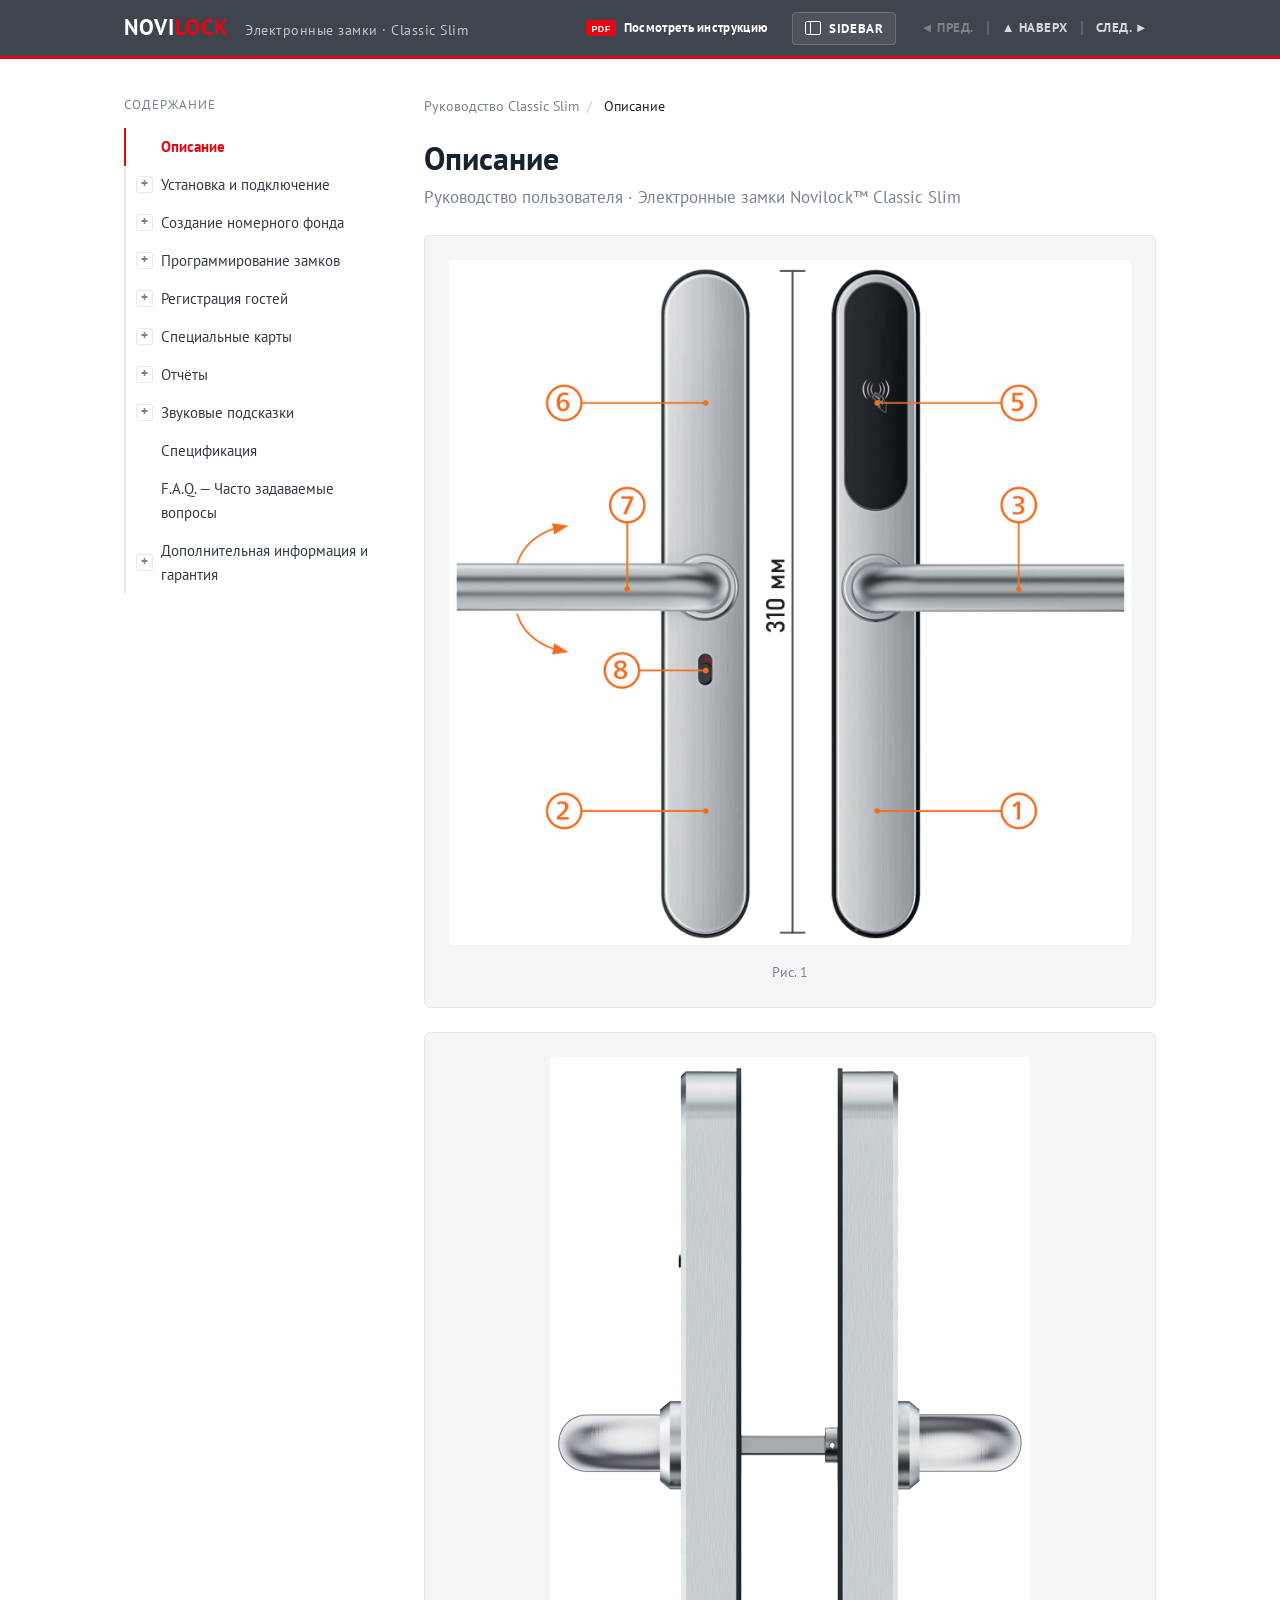
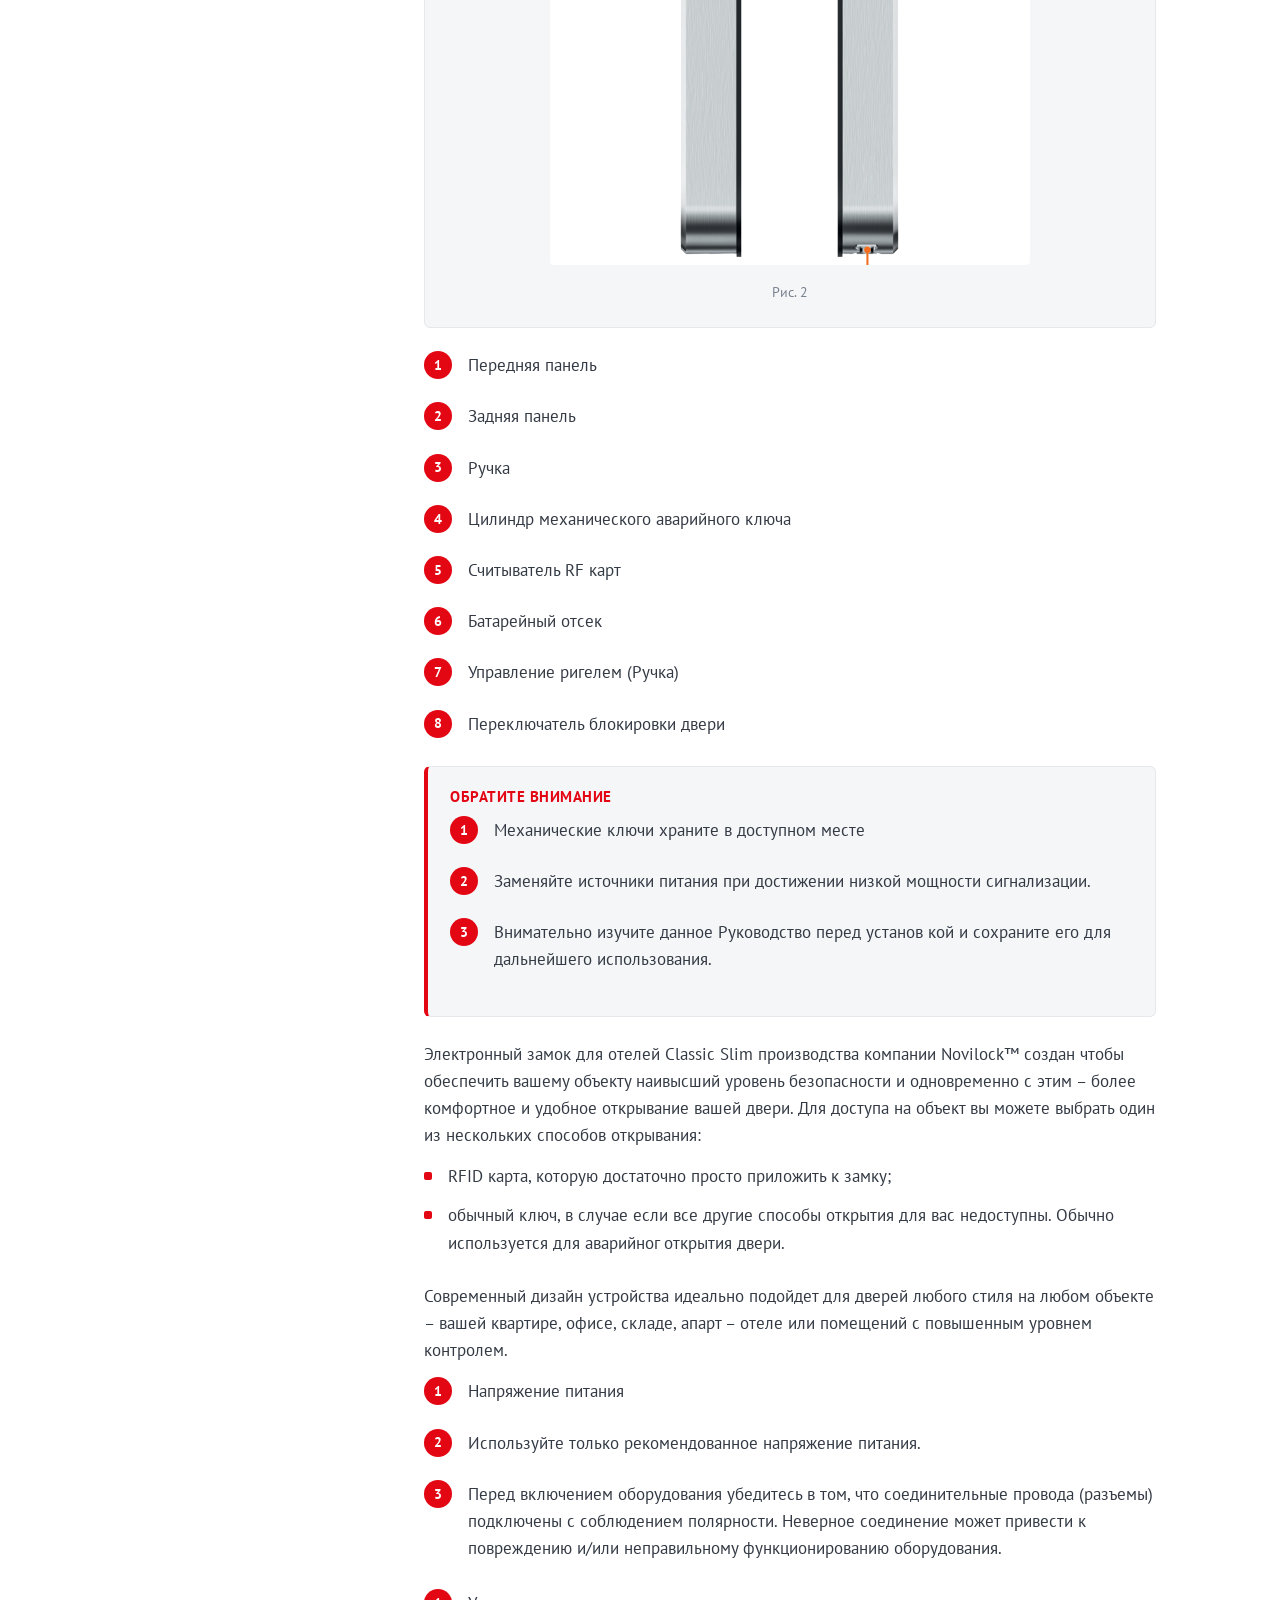
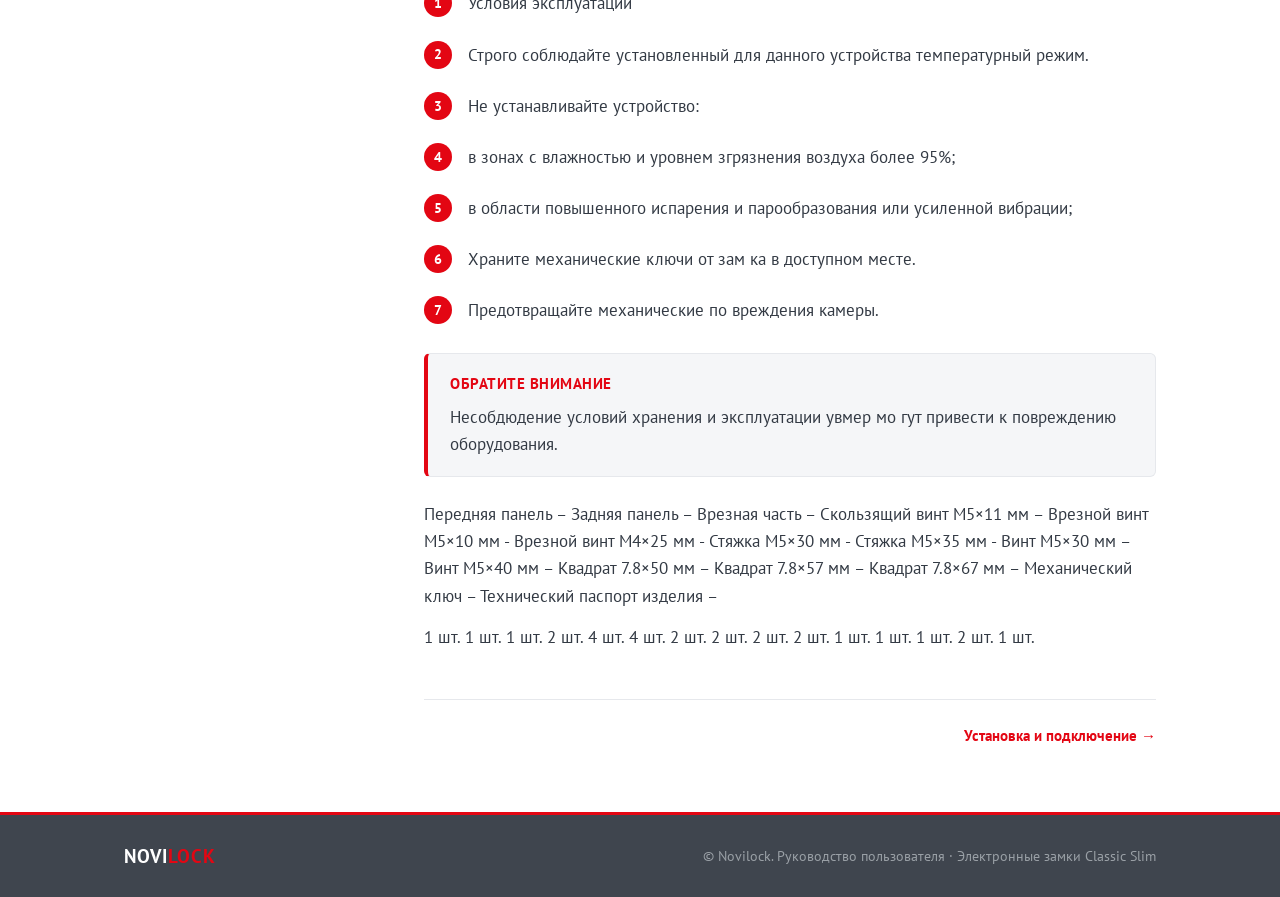
==== index.html @ efd495bd "Novilock Classic Slim manual as static HTML site HTML pages generated from the Classic Slim electron" ====
<!DOCTYPE html>
<html lang="ru">
<head>
<meta charset="UTF-8">
<meta name="viewport" content="width=device-width, initial-scale=1.0">
<title>Описание — Электронные замки Classic Slim | Novilock</title>
<link rel="preconnect" href="https://fonts.googleapis.com">
<link rel="preconnect" href="https://fonts.gstatic.com" crossorigin>
<link href="https://fonts.googleapis.com/css2?family=PT+Sans:ital,wght@0,400;0,700;1,400&display=swap" rel="stylesheet">
<link rel="stylesheet" href="styles.css">
</head>
<body>
<script>function toggleSidebar(){document.body.classList.toggle("sidebar-collapsed");try{localStorage.setItem("naviCollapsed",document.body.classList.contains("sidebar-collapsed")?"1":"0")}catch(e){}}try{if(localStorage.getItem("naviCollapsed")==="1")document.body.classList.add("sidebar-collapsed")}catch(e){}</script>
<div class="toc-backdrop" onclick="toggleSidebar()" aria-hidden="true"></div>
<header class="site-header">
  <div class="container header-inner">
    <div class="header-left">
      <a href="index.html" class="logo"><span class="logo__mark">NOVI</span><span class="logo__mark logo__mark--accent">LOCK</span></a>
      <span class="header-model">Электронные замки · Classic Slim</span>
    </div>
    <div class="header-tools">
      <a class="htool--pdf" href="Manual_CLASSIC_SLIM.pdf" target="_blank" rel="noopener" title="Посмотреть инструкцию (PDF)">
        <svg class="pdf-badge" width="30" height="16" viewBox="0 0 30 16" aria-hidden="true"><rect width="30" height="16" rx="3" fill="#e30613"/><text x="15" y="12" font-size="9" font-weight="700" fill="#fff" text-anchor="middle" font-family="Arial, sans-serif">PDF</text></svg><span class="htool-label">Посмотреть инструкцию</span>
      </a>
      <button class="htool--sidebar" type="button" onclick="toggleSidebar()" aria-label="Показать или скрыть меню">
        <svg class="htool__ico" width="16" height="14" viewBox="0 0 16 14" aria-hidden="true"><rect x="0.5" y="0.5" width="15" height="13" rx="1.5" fill="none" stroke="currentColor"/><line x1="5.5" y1="0.5" x2="5.5" y2="13.5" stroke="currentColor"/></svg><span class="htool-label">SIDEBAR</span>
      </button>
      <nav class="header-nav" aria-label="Навигация по разделам">
        <span class="hnav disabled"><span class="hnav-arrow">◄</span> <span class="hnav-label">ПРЕД.</span></span>
        <span class="sep">|</span>
        <a class="hnav" href="#" onclick="window.scrollTo({top:0,behavior:'smooth'});return false;"><span class="hnav-arrow">▲</span> <span class="hnav-label">НАВЕРХ</span></a>
        <span class="sep">|</span>
        <a class="hnav" href="ustanovka.html"><span class="hnav-label">СЛЕД.</span> <span class="hnav-arrow">►</span></a>
      </nav>
    </div>
  </div>
</header>
<div class="container">
  <div class="layout">
    <aside class="toc">
  <p class="toc__title">Содержание</p>
  <nav class="toc-tree">
    <div class="toc-item--leaf"><a class="toc-page active" href="index.html">Описание</a></div>
    <details class="toc-node">
      <summary><a class="toc-page" href="ustanovka.html">Установка и подключение</a></summary>
      <ul class="toc-sub">
        <li><a href="ustanovka.html#sec-1">Общие рекомендации по установке</a></li>
        <li><a href="ustanovka.html#sec-2">Установка</a></li>
      </ul>
    </details>
    <details class="toc-node">
      <summary><a class="toc-page" href="nomernoy-fond.html">Создание номерного фонда</a></summary>
      <ul class="toc-sub">
        <li><a href="nomernoy-fond.html#sec-1">Создание номерного фонда</a></li>
      </ul>
    </details>
    <details class="toc-node">
      <summary><a class="toc-page" href="programmirovanie.html">Программирование замков</a></summary>
      <ul class="toc-sub">
        <li><a href="programmirovanie.html#sec-1">Программирование замков</a></li>
      </ul>
    </details>
    <details class="toc-node">
      <summary><a class="toc-page" href="registraciya-gostey.html">Регистрация гостей</a></summary>
      <ul class="toc-sub">
        <li><a href="registraciya-gostey.html#sec-1">Регистрация гостей</a></li>
      </ul>
    </details>
    <details class="toc-node">
      <summary><a class="toc-page" href="specialnye-karty.html">Специальные карты</a></summary>
      <ul class="toc-sub">
        <li><a href="specialnye-karty.html#sec-1">Специальные карты</a></li>
      </ul>
    </details>
    <details class="toc-node">
      <summary><a class="toc-page" href="otchety.html">Отчёты</a></summary>
      <ul class="toc-sub">
        <li><a href="otchety.html#sec-1">Отчеты</a></li>
      </ul>
    </details>
    <details class="toc-node">
      <summary><a class="toc-page" href="zvukovye-podskazki.html">Звуковые подсказки</a></summary>
      <ul class="toc-sub">
        <li><a href="zvukovye-podskazki.html#sec-1">Звуковые подсказки</a></li>
      </ul>
    </details>
    <div class="toc-item--leaf"><a class="toc-page" href="specs.html">Спецификация</a></div>
    <div class="toc-item--leaf"><a class="toc-page" href="faq.html">F.A.Q. — Часто задаваемые вопросы</a></div>
    <details class="toc-node">
      <summary><a class="toc-page" href="info.html">Дополнительная информация и гарантия</a></summary>
      <ul class="toc-sub">
        <li><a href="info.html#sec-1">Условия гарантийного обслуживания</a></li>
      </ul>
    </details>
  </nav>
</aside>
    <article class="article">
      <nav class="breadcrumbs" aria-label="Хлебные крошки">
        <a href="index.html">Руководство Classic Slim</a><span class="breadcrumbs__sep">/</span>
        <span class="breadcrumbs__current">Описание</span>
      </nav>
      <h1 class="doc-title">Описание</h1>
      <p class="doc-subtitle">Руководство пользователя · Электронные замки Novilock™ Classic Slim</p>
      <figure class='figure'><img src='images/fig_005_1.png' alt='Рис. 1' loading='lazy'><figcaption>Рис. 1</figcaption></figure>
      <figure class='figure'><img src='images/fig_005_2.png' alt='Рис. 2' loading='lazy'><figcaption>Рис. 2</figcaption></figure>
      <ol class="num-list"><li>Передняя панель</li><li>Задняя панель</li><li>Ручка</li><li>Цилиндр механического аварийного ключа</li><li>Считыватель RF карт</li><li>Батарейный отсек</li><li>Управление ригелем (Ручка)</li><li>Переключатель блокировки двери</li></ol>
      <div class="callout"><h4>Обратите внимание</h4><ol class="num-list"><li>Механические ключи храните в доступном месте</li><li>Заменяйте источники питания при достижении низкой мощности сигнализации.</li><li>Внимательно изучите данное Руководство перед установ кой и сохраните его для дальнейшего использования.</li></ol></div>
      <p>Электронный замок для отелей Classic Slim производства компании Novilock™ создан чтобы обеспечить вашему объекту наивысший уровень безопасности и одновременно с этим – более комфортное и удобное открывание вашей двери. Для доступа на объект вы можете выбрать один из нескольких способов открывания:</p>
      <ul class="feature-list"><li>RFID карта, которую достаточно просто приложить к замку;</li><li>обычный ключ, в случае если все другие способы открытия для вас недоступны. Обычно используется для аварийног открытия двери.</li></ul>
      <p>Современный дизайн устройства идеально подойдет для дверей любого стиля на любом объекте – вашей квартире, офисе, складе, апарт – отеле или помещений с повышенным уровнем контролем.</p>
      <ol class="num-list"><li>Напряжение питания</li><li>Используйте только рекомендованное напряжение питания.</li><li>Перед включением оборудования убедитесь в том, что соединительные провода (разъемы) подключены с соблюдением полярности. Неверное соединение может привести к повреждению и/или неправильному функционированию оборудования.</li></ol>
      <ol class="num-list"><li>Условия эксплуатации</li><li>Строго соблюдайте установленный для данного устройства температурный режим.</li><li>Не устанавливайте устройство:</li><li>в зонах с влажностью и уровнем згрязнения воздуха более 95%;</li><li>в области повышенного испарения и парообразования или усиленной вибрации;</li><li>Храните механические ключи от зам ка в доступном месте.</li><li>Предотвращайте механические по вреждения камеры.</li></ol>
      <div class="callout"><h4>Обратите внимание</h4><p style='margin:0'>Несобдюдение условий хранения и эксплуатации увмер мо гут привести к повреждению оборудования.</p></div>
      <p>Передняя панель – Задняя панель – Врезная часть – Скользящий винт М5×11 мм – Врезной винт М5×10 мм - Врезной винт М4×25 мм - Стяжка М5×30 мм - Стяжка М5×35 мм - Винт М5×30 мм – Винт М5×40 мм – Квадрат 7.8×50 мм – Квадрат 7.8×57 мм – Квадрат 7.8×67 мм – Механический ключ – Технический паспорт изделия –</p>
      <p>1 шт. 1 шт. 1 шт. 2 шт. 4 шт. 4 шт. 2 шт. 2 шт. 2 шт. 2 шт. 1 шт. 1 шт. 1 шт. 2 шт. 1 шт.</p>
      <div class="pager"><span></span><a class="pager__next" href="ustanovka.html">Установка и подключение →</a></div>
    </article>
  </div>
</div>
<footer class="site-footer">
  <div class="container footer-inner">
    <span class="logo logo--footer"><span class="logo__mark">NOVI</span><span class="logo__mark logo__mark--accent">LOCK</span></span>
    <p class="footer-note">© Novilock. Руководство пользователя · Электронные замки Classic Slim</p>
  </div>
</footer>
</body>
</html>
---- styles.css ----
:root {
  --novi-red: #e30613;
  --novi-red-dark: #b30410;
  --ink: #1a2230;
  --text: #333a44;
  --muted: #7a8290;
  --line: #e6e8ec;
  --bg: #ffffff;
  --bg-soft: #f5f6f8;
  --header-bg: #3f454e;
  --header-line: rgba(255,255,255,.16);
  --ghost: #eef0f4;
  --radius: 6px;
  --maxw: 1080px;
  --header-h: 56px;
}

* { box-sizing: border-box; }
html { -webkit-text-size-adjust: 100%; scroll-behavior: smooth; }

body {
  margin: 0;
  font-family: 'PT Sans', 'Segoe UI', Arial, sans-serif;
  font-size: 17px;
  line-height: 1.6;
  color: var(--text);
  background: var(--bg);
}

.container { max-width: var(--maxw); margin: 0 auto; padding: 0 24px; }

/* ---------- Header ---------- */
.site-header { background: var(--header-bg); border-bottom: 3px solid var(--novi-red); position: sticky; top: 0; z-index: 40; }
.header-inner { display: flex; align-items: center; justify-content: space-between; min-height: var(--header-h); gap: 20px; }
.header-left { display: flex; align-items: baseline; gap: 16px; min-width: 0; flex: 0 1 auto; overflow: hidden; }
.logo { font-weight: 700; font-size: 22px; letter-spacing: 1px; text-decoration: none; white-space: nowrap; }
.logo__mark { color: #fff; }
.logo__mark--accent { color: var(--novi-red); }
.header-model { color: #c3c7cd; font-size: 14px; letter-spacing: .5px; white-space: nowrap; overflow: hidden; text-overflow: ellipsis; }

/* header pinned tools */
.header-tools { display: flex; align-items: center; gap: 16px; margin-left: auto; flex: 0 0 auto; }
.htool--pdf { display: inline-flex; align-items: center; gap: 8px; color: #fff; text-decoration: none; font-size: 13px; font-weight: 700; letter-spacing: .3px; padding: 6px 8px; border-radius: 4px; transition: background .15s ease; }
.htool--pdf:hover { background: rgba(255,255,255,.14); }
.htool--pdf .pdf-badge { display: block; flex: 0 0 auto; }
.htool--sidebar { display: inline-flex; align-items: center; gap: 8px; background: rgba(255,255,255,.08); border: 1px solid var(--header-line); color: #fff; font-family: inherit; font-size: 13px; font-weight: 700; letter-spacing: .6px; padding: 7px 12px; border-radius: 4px; cursor: pointer; transition: background .15s ease; }
.htool--sidebar:hover { background: rgba(255,255,255,.18); }
.htool__ico { display: block; }
.header-nav { display: flex; align-items: center; gap: 4px; }
.header-nav a, .header-nav span.hnav { color: #d5d8dc; text-decoration: none; font-size: 13px; font-weight: 700; letter-spacing: .5px; padding: 6px 8px; border-radius: 4px; white-space: nowrap; }
.header-nav a:hover { color: #fff; background: rgba(255,255,255,.12); }
.header-nav span.hnav.disabled { color: rgba(255,255,255,.32); }
.header-nav .sep { color: rgba(255,255,255,.28); font-weight: 400; padding: 0; }

/* ---------- Layout with side nav ---------- */
.layout { display: grid; grid-template-columns: 260px 1fr; gap: 40px; padding: 36px 0 64px; }

/* sidebar collapse (toggled from header SIDEBAR button) */
body.sidebar-collapsed .layout { grid-template-columns: 1fr; }
body.sidebar-collapsed .toc { display: none; }
.toc-backdrop { display: none; }

.toc { position: sticky; top: calc(var(--header-h) + 24px); align-self: start; font-size: 15px; max-height: calc(100vh - var(--header-h) - 40px); overflow-y: auto; }
.toc__title { font-size: 13px; text-transform: uppercase; letter-spacing: 1px; color: var(--muted); margin: 0 0 12px; }
.toc ul { list-style: none; margin: 0; padding: 0; border-left: 2px solid var(--line); }
.toc a { display: block; padding: 7px 0 7px 16px; margin-left: -2px; color: var(--text); text-decoration: none; border-left: 2px solid transparent; transition: all .15s ease; }
.toc a:hover { color: var(--novi-red); border-left-color: var(--novi-red); }

/* collapsible tree navigation */
.toc-tree { border-left: 2px solid var(--line); }
.toc-node > summary { list-style: none; display: flex; align-items: center; gap: 8px; cursor: pointer; padding: 7px 0 7px 10px; margin-left: -2px; border-left: 2px solid transparent; user-select: none; }
.toc-node > summary::-webkit-details-marker { display: none; }
.toc-node > summary::before { content: "+"; flex: 0 0 auto; width: 15px; height: 15px; line-height: 13px; text-align: center; font-weight: 700; font-size: 13px; color: var(--muted); border: 1px solid var(--line); border-radius: 3px; background: #fff; }
.toc-node[open] > summary::before { content: "\2212"; }
.toc-node > summary:hover::before { border-color: var(--novi-red); color: var(--novi-red); }
.toc-node > summary > a.toc-page { padding: 0; margin: 0; border: 0; color: var(--text); text-decoration: none; }
.toc-node > summary > a.toc-page:hover { color: var(--novi-red); }
.toc-page.active { color: var(--novi-red); font-weight: 700; }
.toc ul.toc-sub { list-style: none; margin: 0 0 4px; padding: 0 0 0 30px; border: 0; }
.toc ul.toc-sub li a { display: block; padding: 5px 0 5px 12px; margin: 0; color: var(--muted); text-decoration: none; border-left: 2px solid var(--line); font-size: 13.5px; }
.toc ul.toc-sub li a:hover { color: var(--novi-red); border-left-color: var(--novi-red); }
.toc-item--leaf > a.toc-page { display: flex; align-items: center; gap: 8px; padding: 7px 0 7px 10px; margin-left: -2px; border-left: 2px solid transparent; color: var(--text); text-decoration: none; }
.toc-item--leaf > a.toc-page::before { content: ""; flex: 0 0 auto; width: 17px; }
.toc-item--leaf > a.toc-page:hover { color: var(--novi-red); border-left-color: var(--novi-red); }

/* ---------- Article ---------- */
.article { min-width: 0; }
.breadcrumbs { font-size: 14px; color: var(--muted); margin-bottom: 22px; }
.breadcrumbs a { color: var(--muted); text-decoration: none; }
.breadcrumbs a:hover { color: var(--novi-red); }
.breadcrumbs__sep { margin: 0 8px; color: #c9c9c9; }
.breadcrumbs__current { color: var(--ink); }

.doc-title { font-size: 32px; line-height: 1.2; font-weight: 700; color: var(--ink); margin: 0 0 6px; }
.doc-subtitle { font-size: 17px; color: var(--muted); margin: 0 0 40px; }

.section { padding-top: 24px; margin-bottom: 40px; }
.section + .section { border-top: 1px solid var(--line); }

.section__title { font-size: 26px; font-weight: 700; color: var(--ink); margin: 12px 0 20px; text-transform: uppercase; letter-spacing: .5px; }
.section__title span { color: var(--novi-red); }
.subsection__title { font-size: 20px; font-weight: 700; color: var(--ink); margin: 28px 0 14px; padding-left: 12px; border-left: 4px solid var(--novi-red); }

.section p { margin: 0 0 14px; }
strong { color: var(--ink); }

/* article-generated headings */
.article h2 { font-size: 25px; font-weight: 700; color: var(--ink); text-transform: uppercase; letter-spacing: .5px; margin: 40px 0 16px; padding-bottom: 10px; border-bottom: 2px solid var(--line); }
.article h2:first-of-type { margin-top: 8px; }
.article h3 { font-size: 20px; font-weight: 700; color: var(--ink); margin: 30px 0 12px; padding-left: 12px; border-left: 4px solid var(--novi-red); }
.article h4 { font-size: 16px; font-weight: 700; color: var(--novi-red); text-transform: uppercase; letter-spacing: .4px; margin: 22px 0 8px; }
.article > p, .article > ol, .article > ul { margin: 0 0 14px; }
.article ol.num-list li { margin-bottom: 10px; }

/* pager */
.pager { display: flex; justify-content: space-between; gap: 16px; margin-top: 48px; padding-top: 24px; border-top: 1px solid var(--line); }
.pager a { color: var(--novi-red); text-decoration: none; font-weight: 700; font-size: 15px; max-width: 46%; }
.pager a:hover { text-decoration: underline; }
.pager__next { text-align: right; margin-left: auto; }

/* active nav */
.toc a.active { color: var(--novi-red); border-left-color: var(--novi-red); font-weight: 700; }

/* screenshots a touch bigger */
.figure img { border-radius: 4px; }

/* parameter / spec tables */
.tbl-wrap { margin: 22px 0 28px; }
.tbl-label { font-size: 13px; color: var(--muted); margin: 0 0 8px; }
.tbl-label a { color: var(--novi-red); text-decoration: none; font-weight: 700; }
.tbl-label a:hover { text-decoration: underline; }
.ptable { width: 100%; border-collapse: collapse; font-size: 15px; scroll-margin-top: 80px; border: 1px solid var(--line); }
.ptable th, .ptable td { text-align: left; vertical-align: top; padding: 9px 14px; border-bottom: 1px solid var(--line); }
.ptable tr:last-child th, .ptable tr:last-child td { border-bottom: none; }
.ptable th.k { width: 34%; font-weight: 700; color: var(--ink); background: var(--bg-soft); border-right: 1px solid var(--line); }
.ptable td { color: var(--text); }
.ptable tr.cat th { background: var(--ink); color: #fff; text-transform: uppercase; letter-spacing: .5px; font-size: 13px; font-weight: 700; padding: 8px 14px; border-bottom: none; }
.ptable tr:target th.k, .ptable:target caption { outline: 2px solid var(--novi-red); }
.ptable:target { outline: 2px solid var(--novi-red); outline-offset: 2px; }

/* callout card */
.callout { background: var(--bg-soft); border: 1px solid var(--line); border-left: 4px solid var(--novi-red); border-radius: var(--radius); padding: 18px 22px; margin: 0 0 24px; }
.callout h4 { margin: 0 0 8px; font-size: 15px; text-transform: uppercase; letter-spacing: .5px; color: var(--novi-red); }

/* ---------- Figure ---------- */
.figure { margin: 24px 0; padding: 24px; background: var(--bg-soft); border: 1px solid var(--line); border-radius: var(--radius); text-align: center; }
.figure img { max-width: 100%; height: auto; display: block; margin: 0 auto; }
.figure figcaption { margin-top: 16px; font-size: 14px; color: var(--muted); }

/* two-column: figure + list */
.spec-row { display: grid; grid-template-columns: minmax(0, 1fr) minmax(0, 1.05fr); gap: 32px; align-items: start; }
.spec-row .figure { margin: 0; }

/* numbered / feature lists */
.num-list { counter-reset: item; list-style: none; margin: 0; padding: 0; }
.num-list li { position: relative; padding: 0 0 14px 44px; }
.num-list li::before { counter-increment: item; content: counter(item); position: absolute; left: 0; top: -1px; width: 28px; height: 28px; background: var(--novi-red); color: #fff; font-weight: 700; font-size: 14px; border-radius: 50%; display: flex; align-items: center; justify-content: center; }

.feature-list { list-style: none; margin: 0; padding: 0; }
.feature-list li { position: relative; padding: 0 0 12px 24px; }
.feature-list li::before { content: ""; position: absolute; left: 0; top: 9px; width: 8px; height: 8px; background: var(--novi-red); border-radius: 2px; }

/* warranty numbered list (levels 1 / 7.1 / 7.4.1) */
.warranty-list { margin: 0 0 20px; }
.warranty-list .wrow { display: flex; gap: 12px; margin-bottom: 12px; }
.warranty-list .wrow .wnum { flex: 0 0 auto; min-width: 34px; font-weight: 700; color: var(--novi-red); }
.warranty-list .lvl2 { margin-left: 28px; }
.warranty-list .lvl2 .wnum { min-width: 40px; }
.warranty-list .lvl3 { margin-left: 56px; }
.warranty-list .lvl3 .wnum { min-width: 48px; }
.warranty-note { font-size: 14px; color: var(--muted, #666); border-left: 3px solid var(--novi-red); padding: 4px 0 4px 14px; margin: 0 0 20px; }

/* package table */
.package { width: 100%; border-collapse: collapse; }
.package td { padding: 11px 14px; border-bottom: 1px solid var(--line); }
.package tr:first-child td { border-top: 1px solid var(--line); }
.package td:first-child { position: relative; padding-left: 26px; }
.package td:first-child::before { content: ""; position: absolute; left: 6px; top: 18px; width: 8px; height: 8px; background: var(--novi-red); border-radius: 2px; }
.package td:last-child { text-align: right; white-space: nowrap; font-weight: 700; color: var(--ink); }

/* ---------- Footer ---------- */
.site-footer { background: var(--header-bg); border-top: 3px solid var(--novi-red); padding: 26px 0; }
.footer-inner { display: flex; align-items: center; justify-content: space-between; gap: 16px; flex-wrap: wrap; }
.logo--footer { font-size: 19px; }
.footer-note { margin: 0; color: #9aa0a6; font-size: 14px; }

/* ---------- Responsive ---------- */
@media (max-width: 900px) {
  /* article is full width; sidebar becomes an off-canvas drawer on the left */
  .layout { grid-template-columns: 1fr; gap: 24px; }
  .spec-row { grid-template-columns: 1fr; gap: 20px; }

  .toc {
    position: fixed; top: var(--header-h); left: 0; bottom: 0;
    width: 290px; max-width: 84vw;
    margin: 0; padding: 22px 20px; z-index: 35;
    background: var(--bg); border-right: 1px solid var(--line);
    box-shadow: 3px 0 16px rgba(0,0,0,.14);
    max-height: none; overflow-y: auto;
    transform: translateX(0); transition: transform .24s ease;
  }
  /* user-collapsed: slide the drawer off-screen (do not display:none, so it animates) */
  body.sidebar-collapsed .toc { display: block; transform: translateX(-100%); box-shadow: none; }
  /* dim backdrop while the drawer is open */
  body:not(.sidebar-collapsed) .toc-backdrop {
    display: block; position: fixed; inset: var(--header-h) 0 0 0;
    background: rgba(0,0,0,.42); z-index: 34; border: 0;
  }
}
@media (max-width: 900px) {
  /* keep whole figure within the phone screen: cap image height to the viewport */
  .figure { padding: 16px; }
  .figure img { max-width: 100%; height: auto; max-height: 74vh; width: auto; margin: 0 auto; }
  /* compact header: keep icons/badge, drop text labels and model */
  .header-model { display: none; }
  .htool--pdf .htool-label, .htool--sidebar .htool-label { display: none; }
  .header-tools { gap: 12px; }
}
@media (max-width: 600px) {
  body { font-size: 16px; }
  .doc-title { font-size: 25px; }
  .section__title { font-size: 21px; }
  .header-model { display: none; }
  .logo { font-size: 20px; }
  .header-nav a, .header-nav span.hnav { padding: 6px 5px; }
  .header-nav .hnav-label { display: none; }
  .htool--sidebar { padding: 7px 10px; }
  .figure { padding: 12px; }
  .figure img { max-height: 68vh; }
}
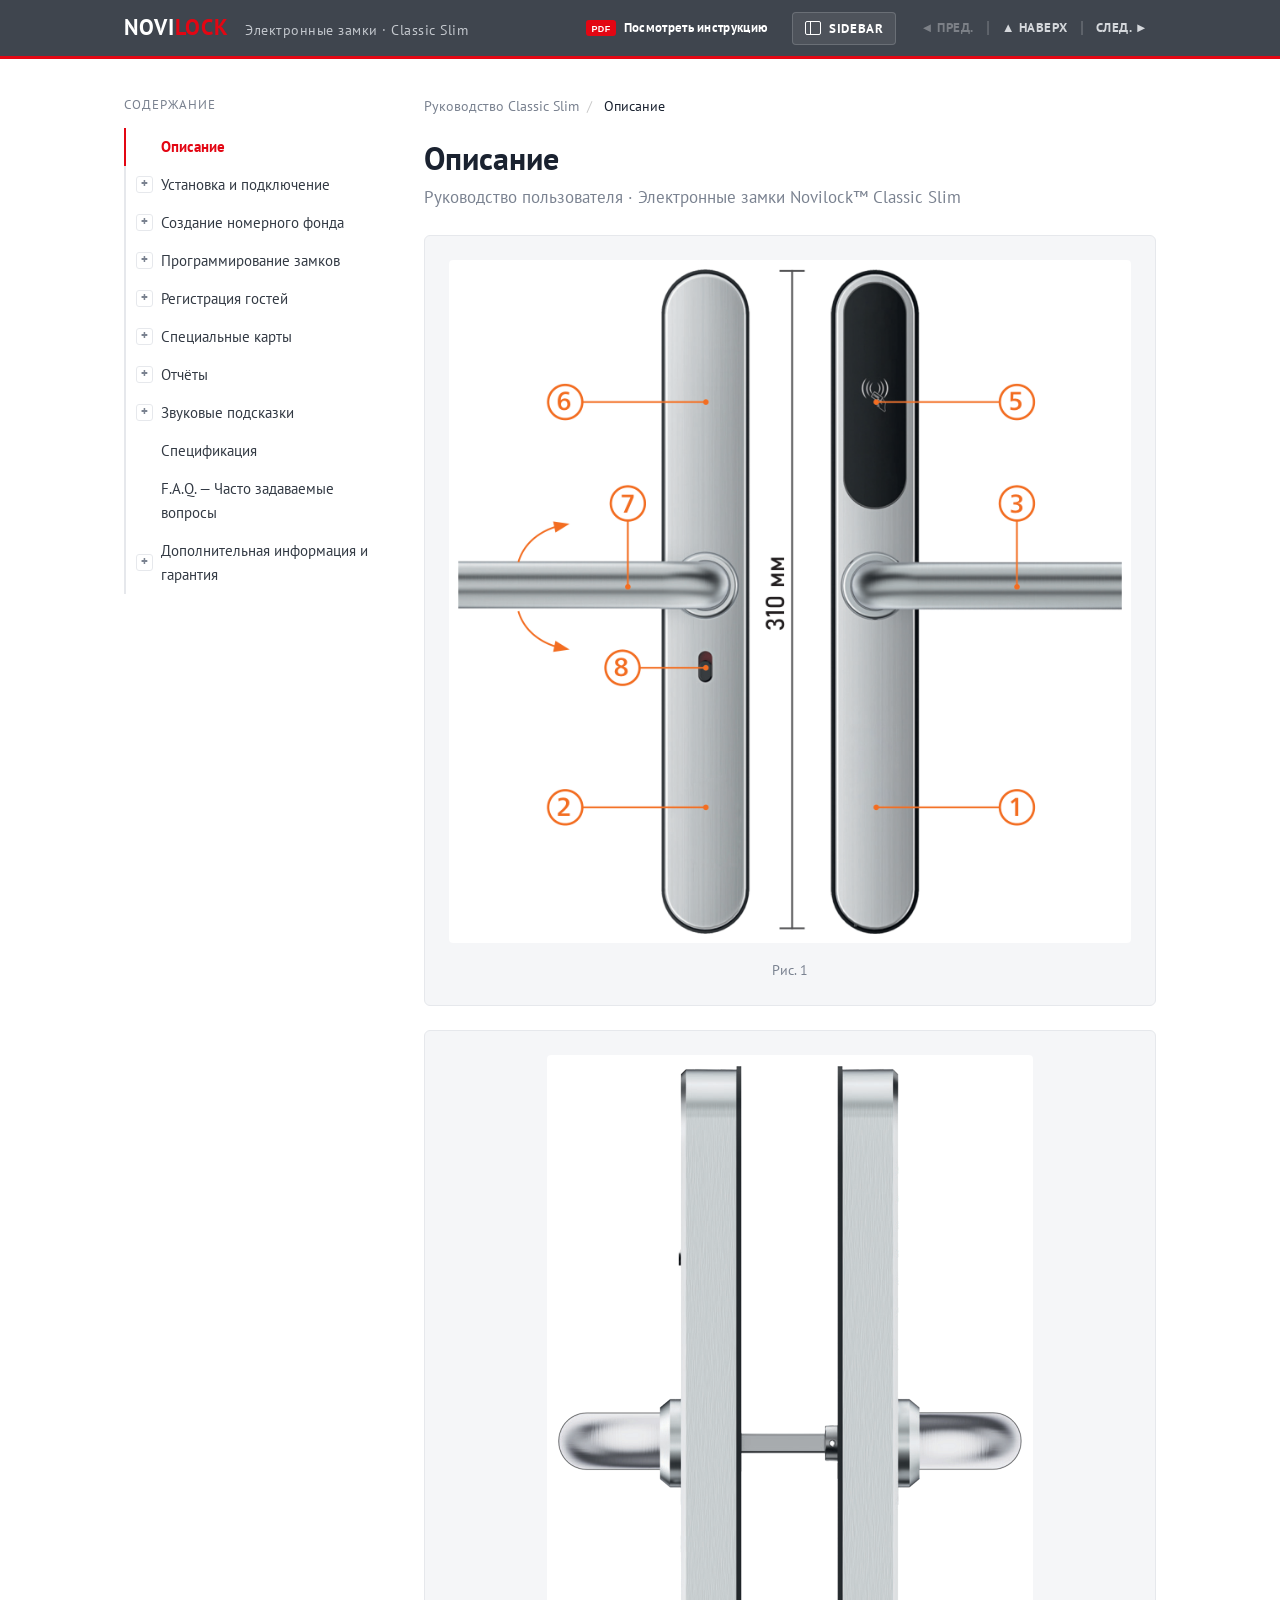
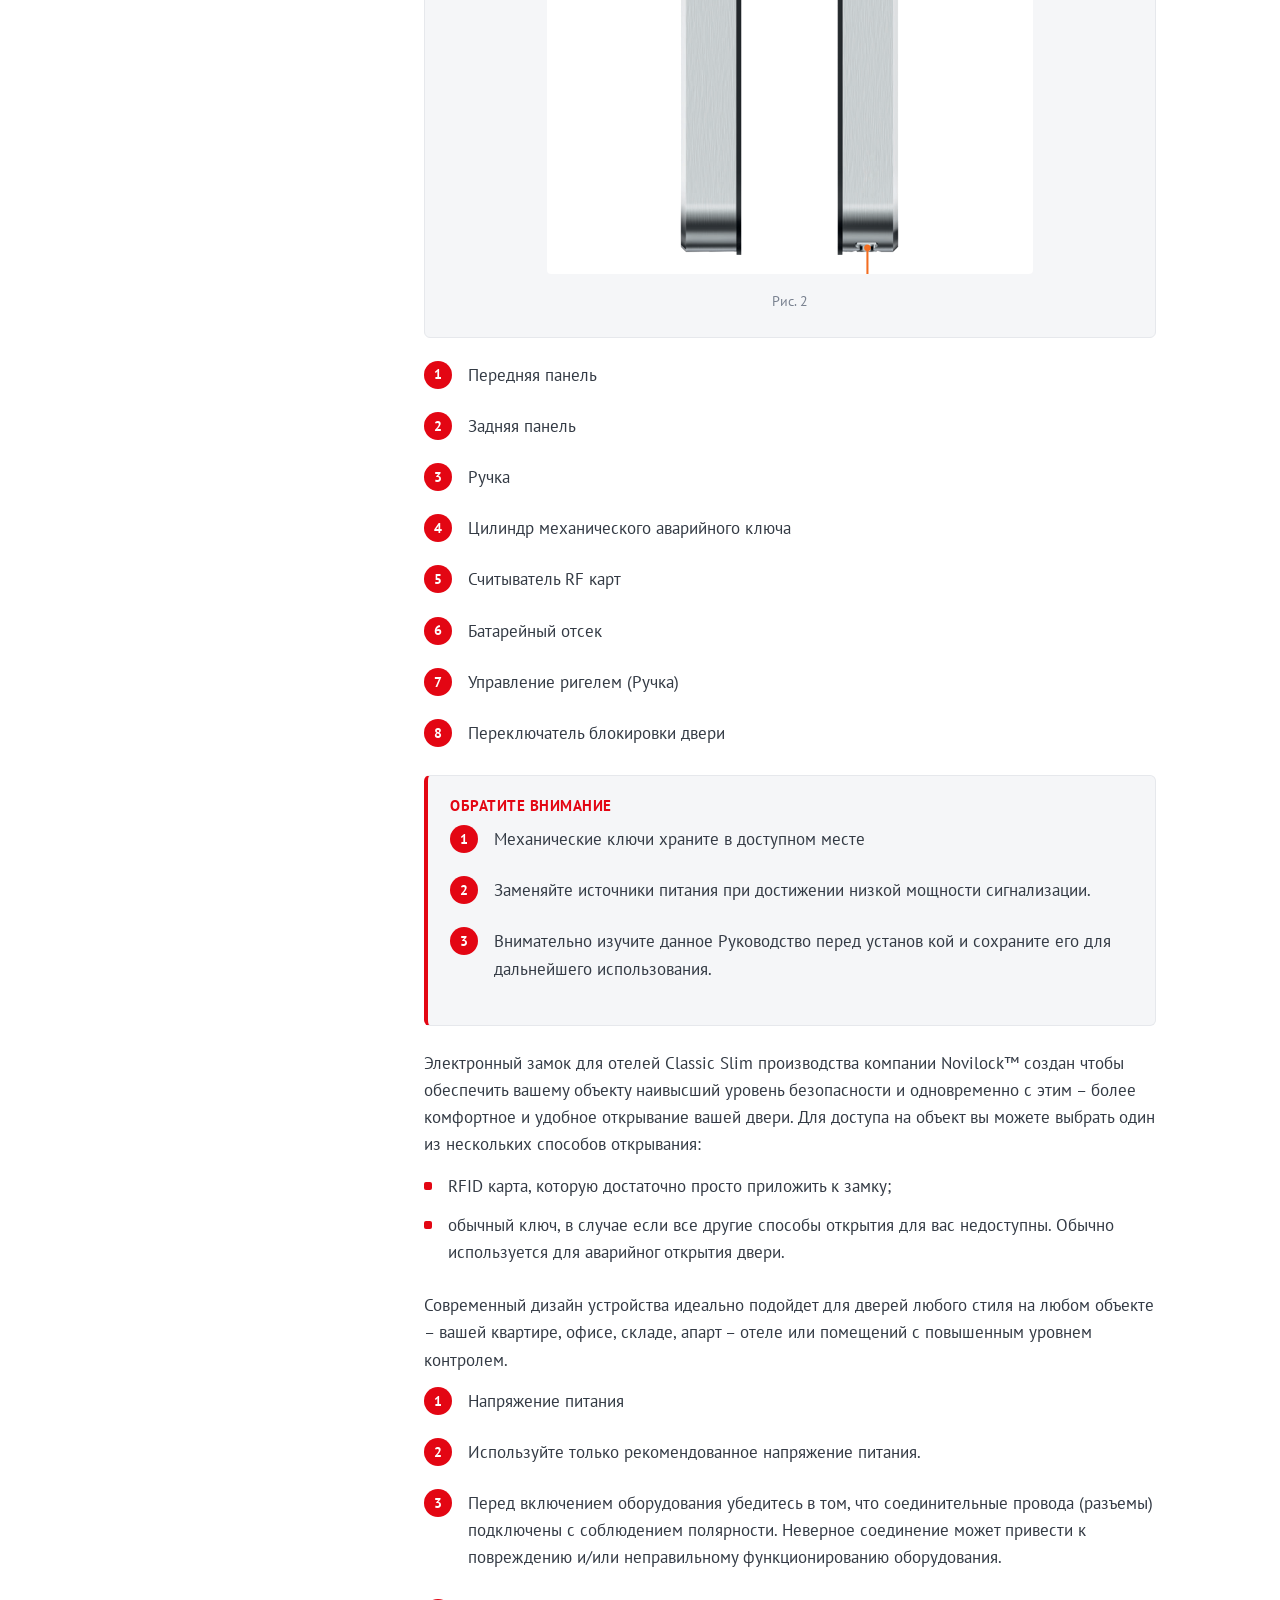
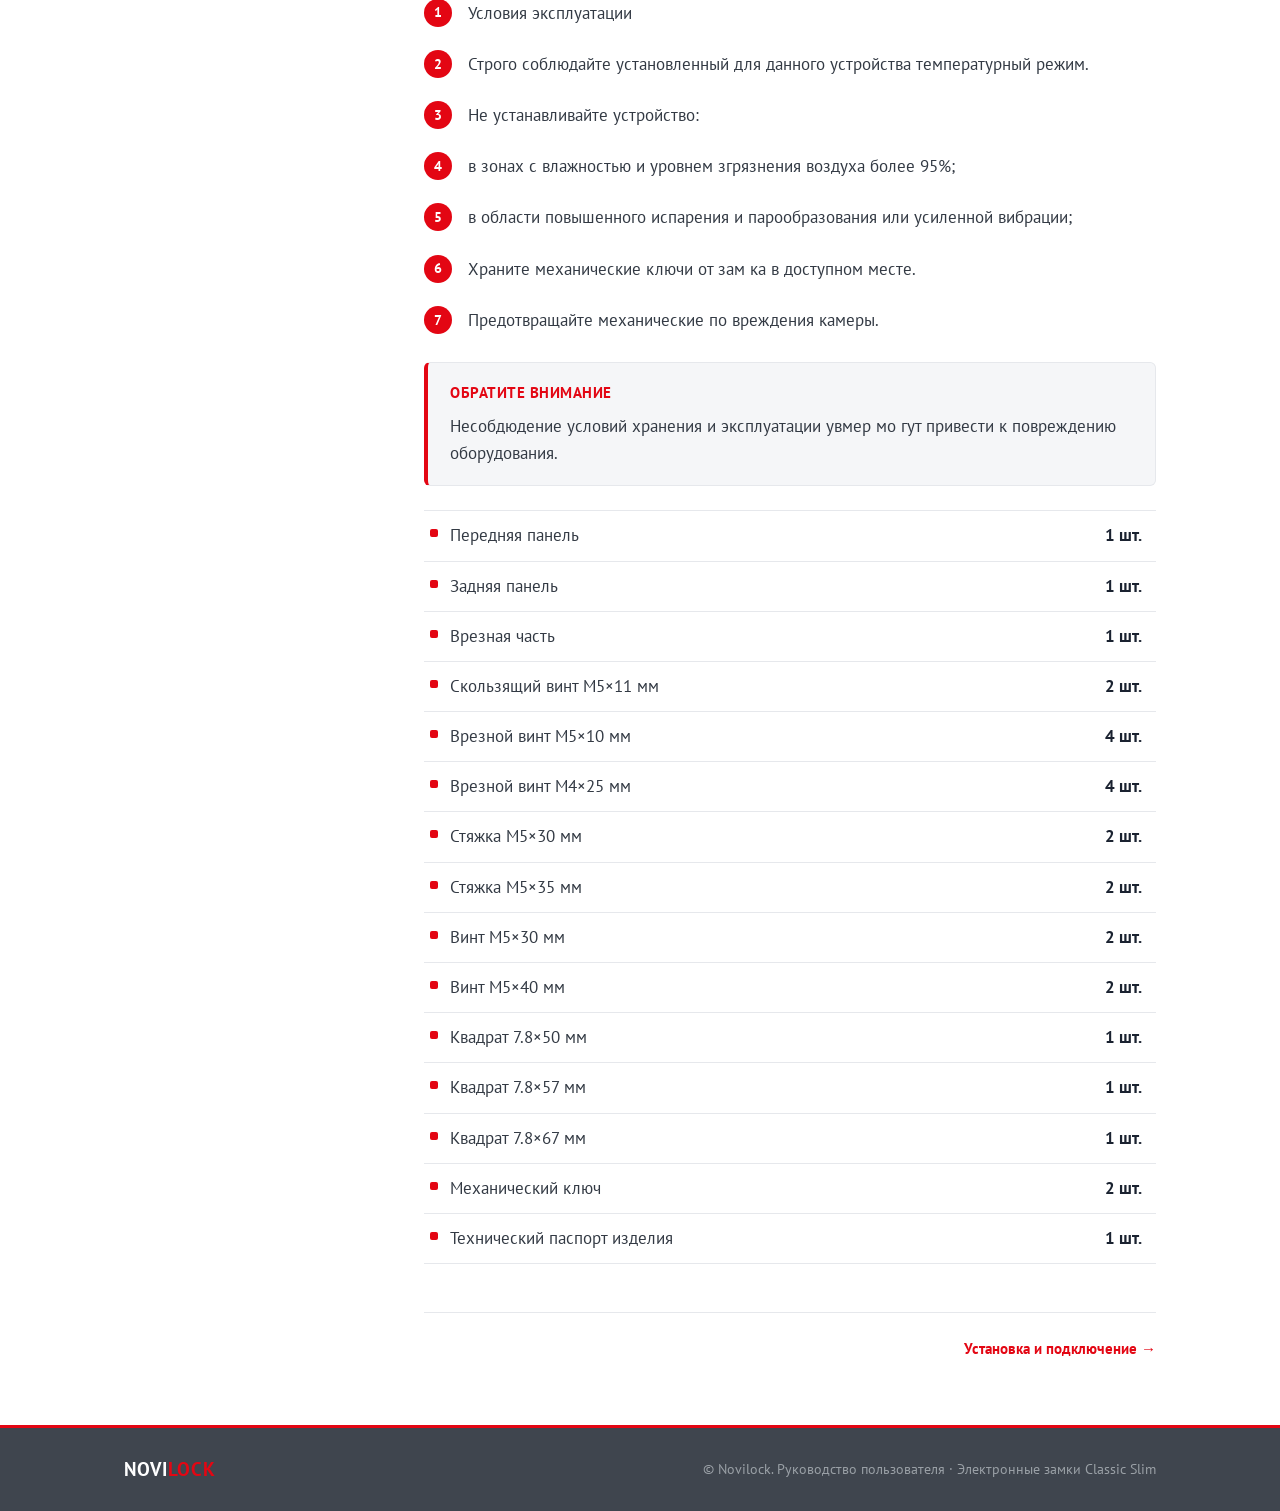
==== commit 1774a27e: "Fix package list, garbage figures, and figure cropping - Комплектация: reconstruct name↔quantity two" ====
--- a/index.html
+++ b/index.html
@@ -3,6 +3,7 @@
 <head>
 <meta charset="UTF-8">
 <meta name="viewport" content="width=device-width, initial-scale=1.0">
+<meta name="robots" content="noindex, nofollow">
 <title>Описание — Электронные замки Classic Slim | Novilock</title>
 <link rel="preconnect" href="https://fonts.googleapis.com">
 <link rel="preconnect" href="https://fonts.gstatic.com" crossorigin>
@@ -111,8 +112,7 @@
       <ol class="num-list"><li>Напряжение питания</li><li>Используйте только рекомендованное напряжение питания.</li><li>Перед включением оборудования убедитесь в том, что соединительные провода (разъемы) подключены с соблюдением полярности. Неверное соединение может привести к повреждению и/или неправильному функционированию оборудования.</li></ol>
       <ol class="num-list"><li>Условия эксплуатации</li><li>Строго соблюдайте установленный для данного устройства температурный режим.</li><li>Не устанавливайте устройство:</li><li>в зонах с влажностью и уровнем згрязнения воздуха более 95%;</li><li>в области повышенного испарения и парообразования или усиленной вибрации;</li><li>Храните механические ключи от зам ка в доступном месте.</li><li>Предотвращайте механические по вреждения камеры.</li></ol>
       <div class="callout"><h4>Обратите внимание</h4><p style='margin:0'>Несобдюдение условий хранения и эксплуатации увмер мо гут привести к повреждению оборудования.</p></div>
-      <p>Передняя панель – Задняя панель – Врезная часть – Скользящий винт М5×11 мм – Врезной винт М5×10 мм - Врезной винт М4×25 мм - Стяжка М5×30 мм - Стяжка М5×35 мм - Винт М5×30 мм – Винт М5×40 мм – Квадрат 7.8×50 мм – Квадрат 7.8×57 мм – Квадрат 7.8×67 мм – Механический ключ – Технический паспорт изделия –</p>
-      <p>1 шт. 1 шт. 1 шт. 2 шт. 4 шт. 4 шт. 2 шт. 2 шт. 2 шт. 2 шт. 1 шт. 1 шт. 1 шт. 2 шт. 1 шт.</p>
+      <table class="package"><tr><td>Передняя панель</td><td>1 шт.</td></tr><tr><td>Задняя панель</td><td>1 шт.</td></tr><tr><td>Врезная часть</td><td>1 шт.</td></tr><tr><td>Скользящий винт М5×11 мм</td><td>2 шт.</td></tr><tr><td>Врезной винт М5×10 мм</td><td>4 шт.</td></tr><tr><td>Врезной винт М4×25 мм</td><td>4 шт.</td></tr><tr><td>Стяжка М5×30 мм</td><td>2 шт.</td></tr><tr><td>Стяжка М5×35 мм</td><td>2 шт.</td></tr><tr><td>Винт М5×30 мм</td><td>2 шт.</td></tr><tr><td>Винт М5×40 мм</td><td>2 шт.</td></tr><tr><td>Квадрат 7.8×50 мм</td><td>1 шт.</td></tr><tr><td>Квадрат 7.8×57 мм</td><td>1 шт.</td></tr><tr><td>Квадрат 7.8×67 мм</td><td>1 шт.</td></tr><tr><td>Механический ключ</td><td>2 шт.</td></tr><tr><td>Технический паспорт изделия</td><td>1 шт.</td></tr></table>
       <div class="pager"><span></span><a class="pager__next" href="ustanovka.html">Установка и подключение →</a></div>
     </article>
   </div>
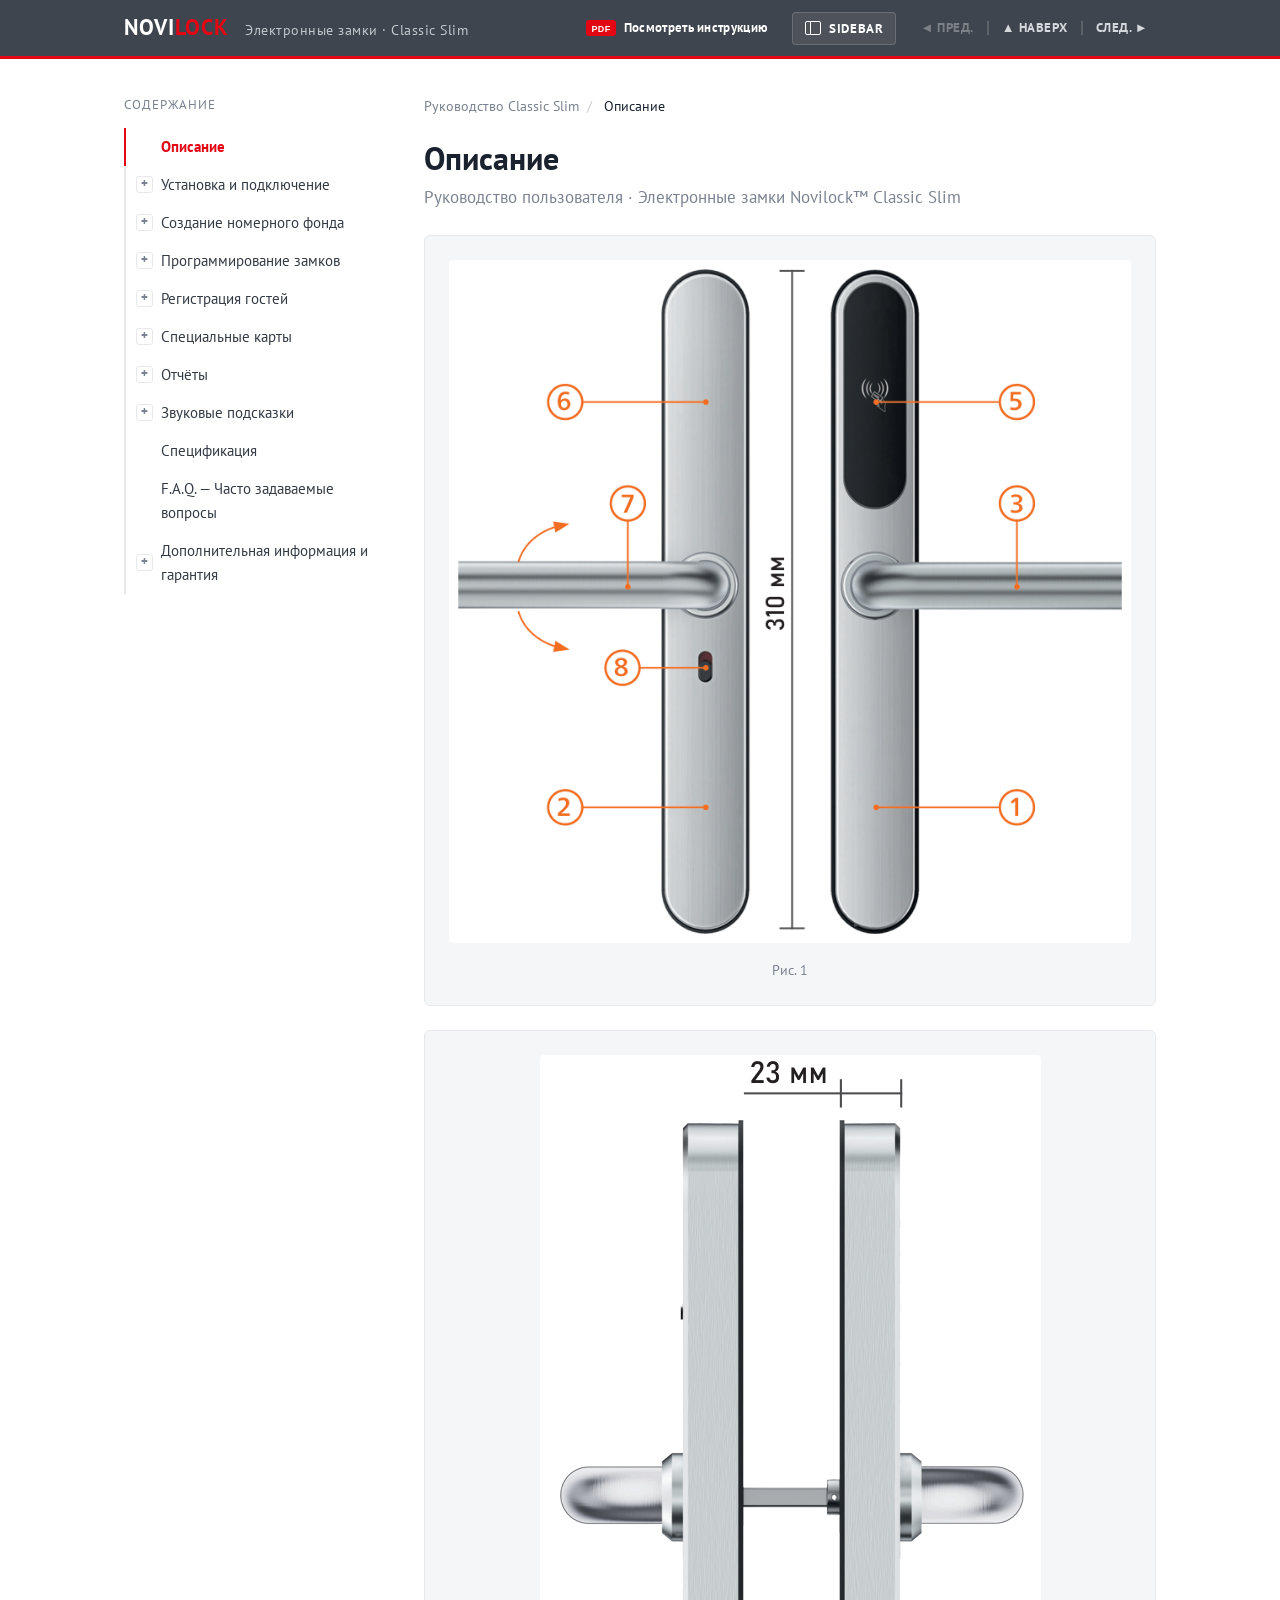
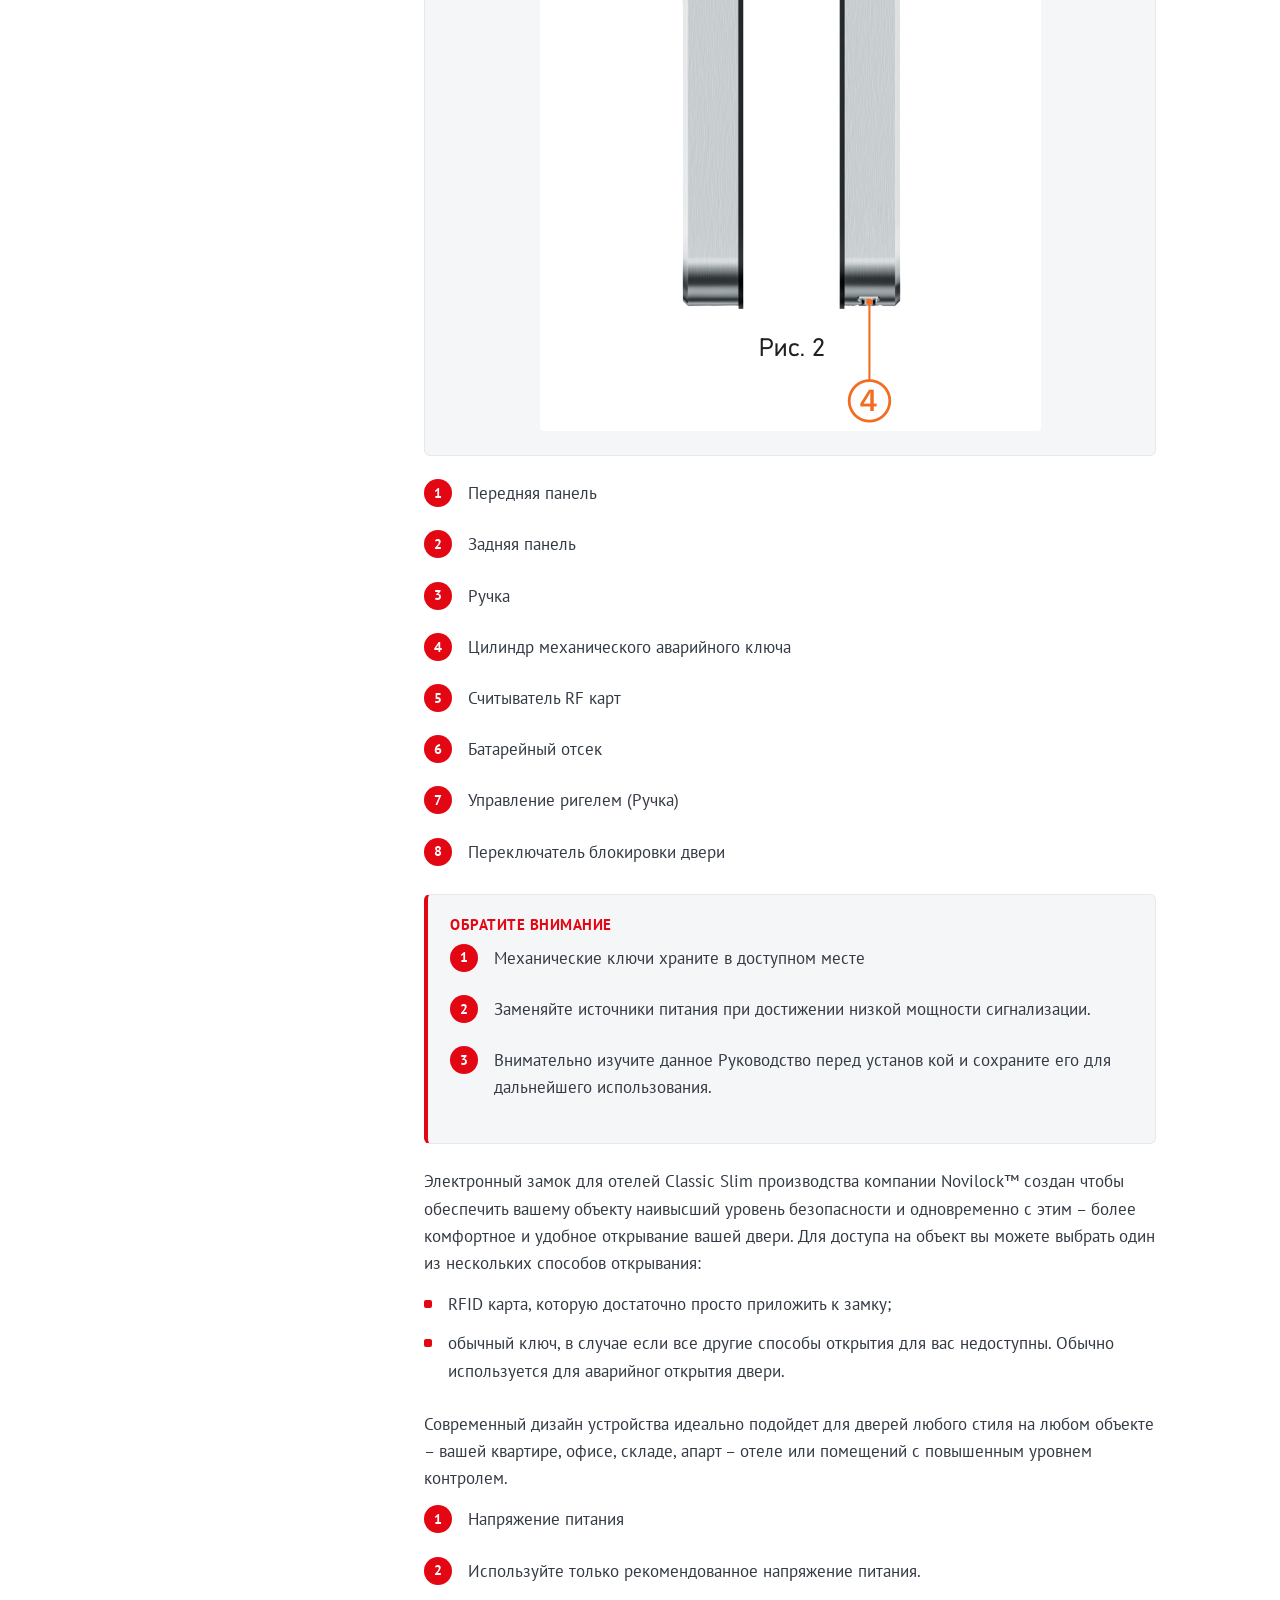
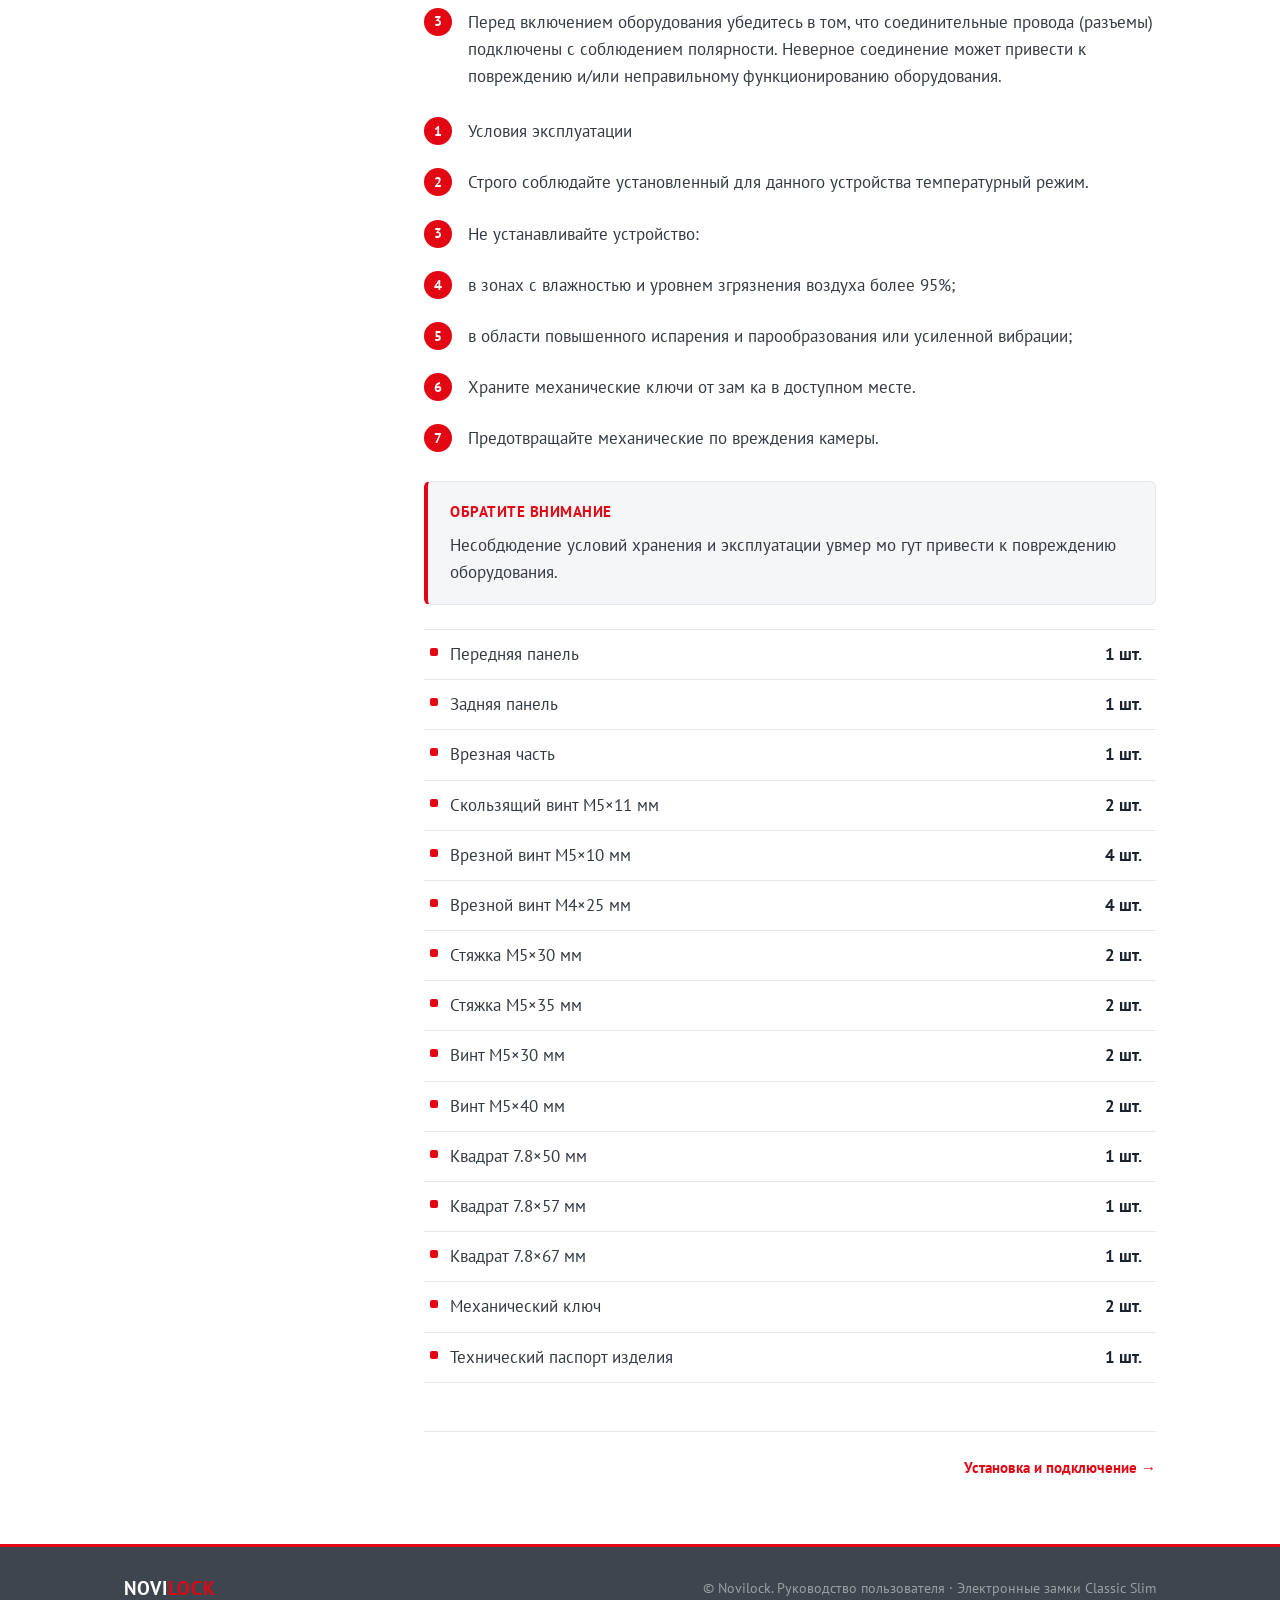
==== commit 0315e8b5: "Fix cropped callout 4 on figure 2 Callout "4" sits below the "Рис. 2" caption in the source, so crop" ====
--- a/index.html
+++ b/index.html
@@ -103,7 +103,7 @@
       <h1 class="doc-title">Описание</h1>
       <p class="doc-subtitle">Руководство пользователя · Электронные замки Novilock™ Classic Slim</p>
       <figure class='figure'><img src='images/fig_005_1.png' alt='Рис. 1' loading='lazy'><figcaption>Рис. 1</figcaption></figure>
-      <figure class='figure'><img src='images/fig_005_2.png' alt='Рис. 2' loading='lazy'><figcaption>Рис. 2</figcaption></figure>
+      <figure class='figure'><img src='images/fig_005_2.png' alt='Рис. 2' loading='lazy'></figure>
       <ol class="num-list"><li>Передняя панель</li><li>Задняя панель</li><li>Ручка</li><li>Цилиндр механического аварийного ключа</li><li>Считыватель RF карт</li><li>Батарейный отсек</li><li>Управление ригелем (Ручка)</li><li>Переключатель блокировки двери</li></ol>
       <div class="callout"><h4>Обратите внимание</h4><ol class="num-list"><li>Механические ключи храните в доступном месте</li><li>Заменяйте источники питания при достижении низкой мощности сигнализации.</li><li>Внимательно изучите данное Руководство перед установ кой и сохраните его для дальнейшего использования.</li></ol></div>
       <p>Электронный замок для отелей Classic Slim производства компании Novilock™ создан чтобы обеспечить вашему объекту наивысший уровень безопасности и одновременно с этим – более комфортное и удобное открывание вашей двери. Для доступа на объект вы можете выбрать один из нескольких способов открывания:</p>
